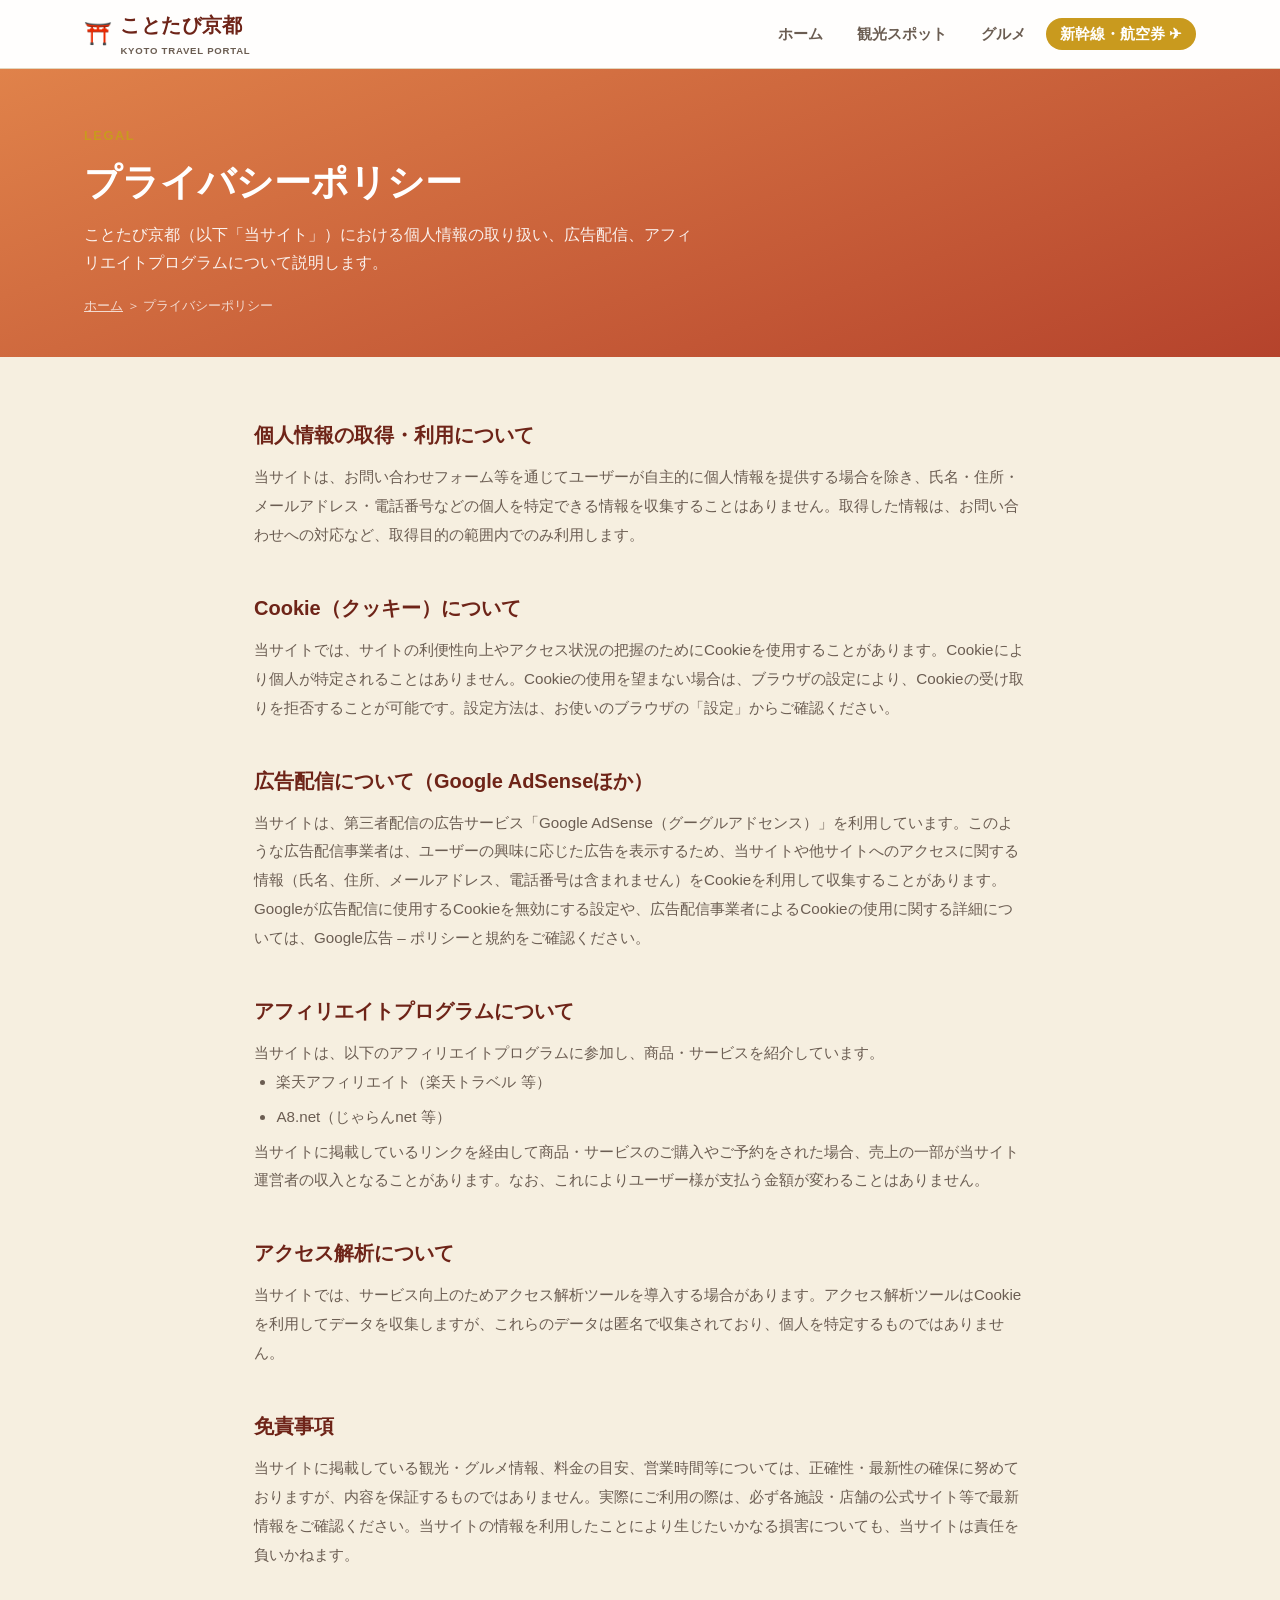
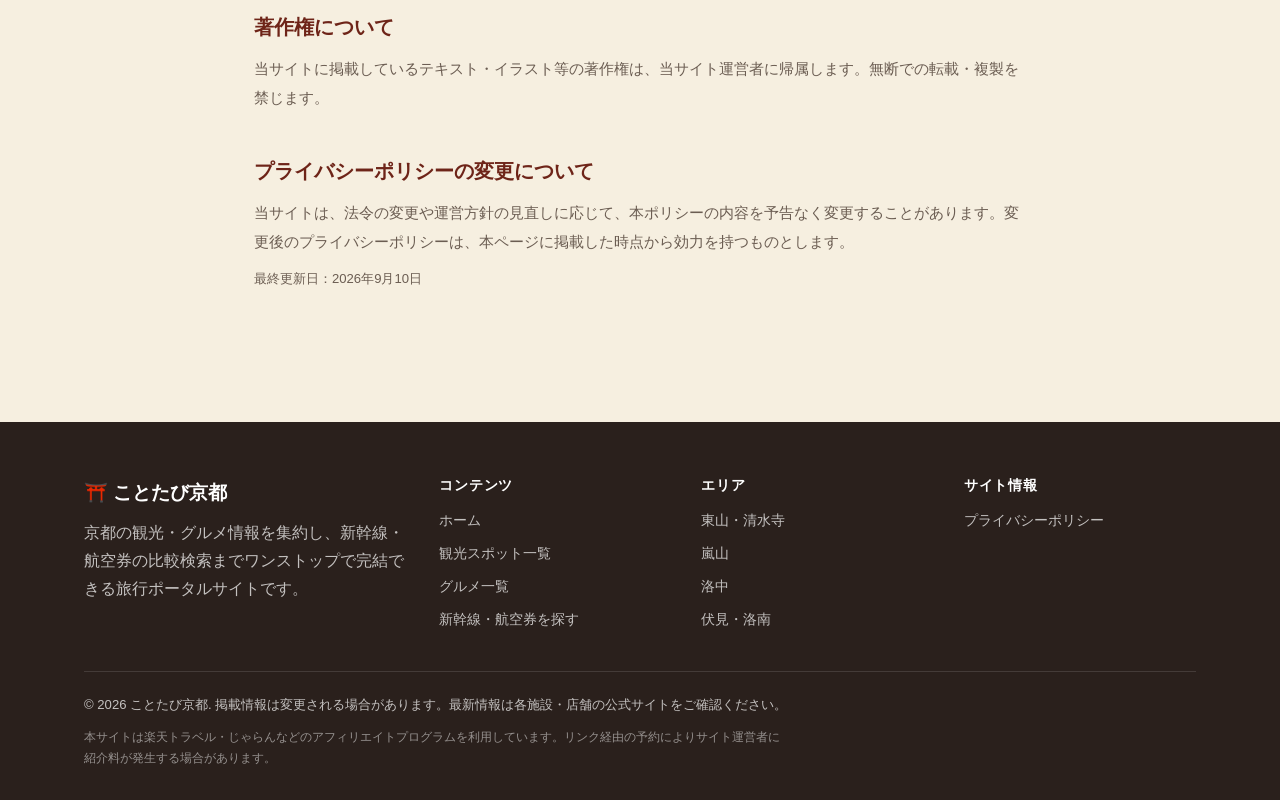
==== privacy.html @ 851efa15 "first commit" ====
<!DOCTYPE html>
<html lang="ja">
<head>
<meta charset="UTF-8">
<meta name="viewport" content="width=device-width, initial-scale=1.0">
<title>プライバシーポリシー｜ことたび京都</title>
<meta name="description" content="ことたび京都のプライバシーポリシー。広告配信・Cookie・アフィリエイトプログラムの利用について説明しています。">
<link rel="icon" type="image/svg+xml" href="favicon.svg">
<meta property="og:type" content="website">
<meta property="og:site_name" content="ことたび京都">
<meta property="og:title" content="プライバシーポリシー｜ことたび京都">
<meta property="og:description" content="ことたび京都のプライバシーポリシー。広告配信・Cookie・アフィリエイトプログラムの利用について説明しています。">
<meta property="og:url" content="https://kototabi-kyoto.napoblog.com/privacy.html">
<meta property="og:image" content="https://kototabi-kyoto.napoblog.com/images/og-image.png">
<meta property="og:locale" content="ja_JP">
<meta name="twitter:card" content="summary_large_image">
<meta name="twitter:title" content="プライバシーポリシー｜ことたび京都">
<meta name="twitter:image" content="https://kototabi-kyoto.napoblog.com/images/og-image.png">
<link rel="stylesheet" href="css/style.css">
<script async src="https://pagead2.googlesyndication.com/pagead/js/adsbygoogle.js?client=ca-pub-8398161859137802" crossorigin="anonymous"></script>
</head>
<body>

<header class="site-header">
  <div class="wrap">
    <a href="index.html" class="brand">
      <span class="flag">⛩️</span>
      <span>ことたび京都<small>KYOTO TRAVEL PORTAL</small></span>
    </a>
    <button class="nav-toggle" aria-label="メニュー">☰</button>
    <nav class="main-nav">
      <ul>
        <li><a href="index.html">ホーム</a></li>
        <li><a href="spots.html">観光スポット</a></li>
        <li><a href="restaurants.html">グルメ</a></li>
        <li><a href="transport.html" class="cta">新幹線・航空券 ✈</a></li>
      </ul>
    </nav>
  </div>
</header>

<section class="page-hero">
  <div class="wrap">
    <span class="kicker">LEGAL</span>
    <h1>プライバシーポリシー</h1>
    <p>ことたび京都（以下「当サイト」）における個人情報の取り扱い、広告配信、アフィリエイトプログラムについて説明します。</p>
    <div class="breadcrumb"><a href="index.html">ホーム</a> ＞ プライバシーポリシー</div>
  </div>
</section>

<section class="legal">
  <div class="wrap">

    <h2>個人情報の取得・利用について</h2>
    <p>当サイトは、お問い合わせフォーム等を通じてユーザーが自主的に個人情報を提供する場合を除き、氏名・住所・メールアドレス・電話番号などの個人を特定できる情報を収集することはありません。取得した情報は、お問い合わせへの対応など、取得目的の範囲内でのみ利用します。</p>

    <h2>Cookie（クッキー）について</h2>
    <p>当サイトでは、サイトの利便性向上やアクセス状況の把握のためにCookieを使用することがあります。Cookieにより個人が特定されることはありません。Cookieの使用を望まない場合は、ブラウザの設定により、Cookieの受け取りを拒否することが可能です。設定方法は、お使いのブラウザの「設定」からご確認ください。</p>

    <h2>広告配信について（Google AdSenseほか）</h2>
    <p>当サイトは、第三者配信の広告サービス「Google AdSense（グーグルアドセンス）」を利用しています。このような広告配信事業者は、ユーザーの興味に応じた広告を表示するため、当サイトや他サイトへのアクセスに関する情報（氏名、住所、メールアドレス、電話番号は含まれません）をCookieを利用して収集することがあります。</p>
    <p>Googleが広告配信に使用するCookieを無効にする設定や、広告配信事業者によるCookieの使用に関する詳細については、<a href="https://policies.google.com/technologies/ads?hl=ja" target="_blank" rel="noopener">Google広告 – ポリシーと規約</a>をご確認ください。</p>

    <h2>アフィリエイトプログラムについて</h2>
    <p>当サイトは、以下のアフィリエイトプログラムに参加し、商品・サービスを紹介しています。</p>
    <ul>
      <li>楽天アフィリエイト（楽天トラベル 等）</li>
      <li>A8.net（じゃらんnet 等）</li>
    </ul>
    <p>当サイトに掲載しているリンクを経由して商品・サービスのご購入やご予約をされた場合、売上の一部が当サイト運営者の収入となることがあります。なお、これによりユーザー様が支払う金額が変わることはありません。</p>

    <h2>アクセス解析について</h2>
    <p>当サイトでは、サービス向上のためアクセス解析ツールを導入する場合があります。アクセス解析ツールはCookieを利用してデータを収集しますが、これらのデータは匿名で収集されており、個人を特定するものではありません。</p>

    <h2>免責事項</h2>
    <p>当サイトに掲載している観光・グルメ情報、料金の目安、営業時間等については、正確性・最新性の確保に努めておりますが、内容を保証するものではありません。実際にご利用の際は、必ず各施設・店舗の公式サイト等で最新情報をご確認ください。当サイトの情報を利用したことにより生じたいかなる損害についても、当サイトは責任を負いかねます。</p>

    <h2>著作権について</h2>
    <p>当サイトに掲載しているテキスト・イラスト等の著作権は、当サイト運営者に帰属します。無断での転載・複製を禁じます。</p>

    <h2>プライバシーポリシーの変更について</h2>
    <p>当サイトは、法令の変更や運営方針の見直しに応じて、本ポリシーの内容を予告なく変更することがあります。変更後のプライバシーポリシーは、本ページに掲載した時点から効力を持つものとします。</p>

    <p class="updated">最終更新日：2026年9月10日</p>

  </div>
</section>

<footer class="site-footer">
  <div class="wrap">
    <div class="footer-grid">
      <div>
        <div class="footer-brand">⛩️ ことたび京都</div>
        <p>京都の観光・グルメ情報を集約し、新幹線・航空券の比較検索までワンストップで完結できる旅行ポータルサイトです。</p>
      </div>
      <div>
        <h4>コンテンツ</h4>
        <ul>
          <li><a href="index.html">ホーム</a></li>
          <li><a href="spots.html">観光スポット一覧</a></li>
          <li><a href="restaurants.html">グルメ一覧</a></li>
          <li><a href="transport.html">新幹線・航空券を探す</a></li>
        </ul>
      </div>
      <div>
        <h4>エリア</h4>
        <ul>
          <li><a href="spots.html#area-higashiyama">東山・清水寺</a></li>
          <li><a href="spots.html#area-arashiyama">嵐山</a></li>
          <li><a href="spots.html#area-rakuchu">洛中</a></li>
          <li><a href="spots.html#area-fushimi">伏見・洛南</a></li>
        </ul>
      </div>
      <div>
        <h4>サイト情報</h4>
        <ul>
          <li><a href="privacy.html">プライバシーポリシー</a></li>
        </ul>
      </div>
    </div>
    <div class="footer-note">
      <span>© 2026 ことたび京都. 掲載情報は変更される場合があります。最新情報は各施設・店舗の公式サイトをご確認ください。</span>
      <span class="disclaimer">本サイトは楽天トラベル・じゃらんなどのアフィリエイトプログラムを利用しています。リンク経由の予約によりサイト運営者に紹介料が発生する場合があります。</span>
    </div>
  </div>
</footer>

<script src="js/main.js"></script>
</body>
</html>
---- css/style.css ----
/* ===================================================================
   京都観光ポータル「ことたび京都」共通スタイル
=================================================================== */

:root {
  --sea: #b5432c;
  --sea-deep: #6e2418;
  --sea-light: #e0824a;
  --sand: #f6efe0;
  --sand-deep: #e9dcc0;
  --coral: #c99a1e;
  --coral-deep: #a67c0d;
  --sunset: #e0824a;
  --ink: #2a201c;
  --ink-soft: #6b5d52;
  --line: #e3d6bd;
  --white: #ffffff;
  --radius: 16px;
  --shadow: 0 10px 30px rgba(110, 36, 24, 0.14);
  --shadow-sm: 0 4px 14px rgba(110, 36, 24, 0.10);
  --max: 1160px;
  font-size: 16px;
}

* { box-sizing: border-box; }

html { scroll-behavior: smooth; }

body {
  margin: 0;
  font-family: "Hiragino Sans", "Noto Sans JP", "Yu Gothic", "Segoe UI", sans-serif;
  color: var(--ink);
  background: var(--sand);
  line-height: 1.75;
  -webkit-font-smoothing: antialiased;
}

a { color: inherit; text-decoration: none; }
img { max-width: 100%; display: block; }
ul { margin: 0; padding: 0; list-style: none; }
h1, h2, h3, h4 { margin: 0; line-height: 1.4; }
p { margin: 0; }

.wrap {
  max-width: var(--max);
  margin: 0 auto;
  padding: 0 24px;
}

/* ---------- Header ---------- */
.site-header {
  position: sticky;
  top: 0;
  z-index: 100;
  background: rgba(255, 255, 255, 0.92);
  backdrop-filter: blur(8px);
  border-bottom: 1px solid var(--line);
}

.site-header .wrap {
  display: flex;
  align-items: center;
  justify-content: space-between;
  height: 68px;
}

.brand {
  display: flex;
  align-items: center;
  gap: 8px;
  font-size: 1.25rem;
  font-weight: 800;
  color: var(--sea-deep);
  letter-spacing: 0.02em;
}
.brand .flag { font-size: 1.4rem; }
.brand small {
  font-size: 0.6rem;
  font-weight: 600;
  color: var(--ink-soft);
  display: block;
  letter-spacing: 0.08em;
}

.main-nav ul {
  display: flex;
  gap: 6px;
  align-items: center;
}

.main-nav a {
  padding: 8px 14px;
  border-radius: 999px;
  font-size: 0.92rem;
  font-weight: 600;
  color: var(--ink-soft);
  transition: background 0.15s, color 0.15s;
  white-space: nowrap;
}

.main-nav a:hover,
.main-nav a.active {
  background: var(--sea);
  color: var(--white);
}

.main-nav a.cta {
  background: var(--coral);
  color: var(--white);
}
.main-nav a.cta:hover { background: var(--coral-deep); }

.nav-toggle {
  display: none;
  background: none;
  border: none;
  font-size: 1.5rem;
  color: var(--sea-deep);
  cursor: pointer;
}

/* ---------- Hero ---------- */
.hero {
  position: relative;
  padding: 92px 0 110px;
  background:
    radial-gradient(circle at 15% 20%, rgba(212, 160, 23, 0.35), transparent 45%),
    linear-gradient(160deg, var(--sea-light) 0%, var(--sea) 45%, var(--sea-deep) 100%);
  color: var(--white);
  overflow: hidden;
}

.hero::after {
  content: "";
  position: absolute;
  left: 0; right: 0; bottom: -1px;
  height: 90px;
  background: var(--sand);
  clip-path: polygon(0 55%, 5% 60%, 12% 52%, 20% 62%, 28% 50%, 36% 60%, 44% 48%, 52% 60%, 60% 50%, 68% 62%, 76% 52%, 84% 60%, 92% 50%, 100% 58%, 100% 100%, 0 100%);
}

.hero .wrap { position: relative; z-index: 2; }

.hero-eyebrow {
  display: inline-block;
  padding: 6px 16px;
  border-radius: 999px;
  background: rgba(255, 255, 255, 0.16);
  border: 1px solid rgba(255, 255, 255, 0.4);
  font-size: 0.82rem;
  font-weight: 700;
  letter-spacing: 0.08em;
  margin-bottom: 22px;
}

.hero h1 {
  font-size: clamp(2.1rem, 4.2vw, 3.4rem);
  font-weight: 800;
  letter-spacing: 0.01em;
  max-width: 760px;
}

.hero h1 span { color: var(--coral); }

.hero p {
  margin-top: 18px;
  max-width: 560px;
  font-size: 1.05rem;
  color: rgba(255, 255, 255, 0.92);
}

.hero-actions {
  margin-top: 34px;
  display: flex;
  gap: 14px;
  flex-wrap: wrap;
}

.btn {
  display: inline-flex;
  align-items: center;
  gap: 8px;
  padding: 14px 26px;
  border-radius: 999px;
  font-weight: 700;
  font-size: 0.98rem;
  border: 2px solid transparent;
  cursor: pointer;
  transition: transform 0.15s, box-shadow 0.15s, background 0.15s;
}
.btn:hover { transform: translateY(-2px); }

.btn-primary {
  background: var(--coral);
  color: var(--white);
  box-shadow: 0 10px 24px rgba(201, 154, 30, 0.4);
}
.btn-primary:hover { background: var(--coral-deep); }

.btn-ghost {
  background: rgba(255, 255, 255, 0.1);
  border-color: rgba(255, 255, 255, 0.6);
  color: var(--white);
}
.btn-ghost:hover { background: rgba(255, 255, 255, 0.22); }

.btn-outline {
  background: transparent;
  border-color: var(--sea);
  color: var(--sea-deep);
}
.btn-outline:hover { background: var(--sea); color: var(--white); }

.hero-stats {
  position: relative;
  z-index: 2;
  margin-top: 56px;
  display: grid;
  grid-template-columns: repeat(4, 1fr);
  gap: 18px;
  max-width: 760px;
}
.hero-stats div {
  background: rgba(255, 255, 255, 0.12);
  border: 1px solid rgba(255, 255, 255, 0.28);
  border-radius: 14px;
  padding: 14px 16px;
}
.hero-stats strong { display: block; font-size: 1.3rem; }
.hero-stats span { font-size: 0.78rem; color: rgba(255, 255, 255, 0.85); }

/* ---------- Section shell ---------- */
section.block { padding: 84px 0; }
section.block.tight { padding: 56px 0; }
section.block.alt { background: var(--white); }

.section-head {
  display: flex;
  align-items: flex-end;
  justify-content: space-between;
  gap: 20px;
  margin-bottom: 40px;
  flex-wrap: wrap;
}

.section-head .kicker {
  color: var(--coral-deep);
  font-weight: 800;
  font-size: 0.82rem;
  letter-spacing: 0.14em;
  margin-bottom: 8px;
  display: block;
}

.section-head h2 {
  font-size: clamp(1.5rem, 2.6vw, 2.1rem);
  font-weight: 800;
  color: var(--sea-deep);
}

.section-head p { color: var(--ink-soft); margin-top: 10px; max-width: 520px; }

.section-head .more {
  font-weight: 700;
  color: var(--sea-deep);
  border-bottom: 2px solid var(--coral);
  padding-bottom: 3px;
  white-space: nowrap;
}

/* ---------- Area cards ---------- */
.area-grid {
  display: grid;
  grid-template-columns: repeat(4, 1fr);
  gap: 20px;
}

.area-card {
  position: relative;
  border-radius: var(--radius);
  padding: 26px 22px;
  min-height: 190px;
  display: flex;
  flex-direction: column;
  justify-content: flex-end;
  color: var(--white);
  overflow: hidden;
  box-shadow: var(--shadow-sm);
  transition: transform 0.2s, box-shadow 0.2s;
}
.area-card:hover { transform: translateY(-4px); box-shadow: var(--shadow); }

.area-card::before {
  content: "";
  position: absolute; inset: 0;
  background: linear-gradient(200deg, var(--g1), var(--g2));
  opacity: 0.94;
}
.area-card.higashiyama { --g1: #d5734a; --g2: #7a2f1a; }
.area-card.arashiyama { --g1: #5c8a5c; --g2: #2c4d2c; }
.area-card.rakuchu { --g1: #c99a1e; --g2: #7a5c0e; }
.area-card.fushimi { --g1: #b5432c; --g2: #591d12; }

.area-card > * { position: relative; z-index: 1; }
.area-card .tag {
  font-size: 0.72rem;
  font-weight: 700;
  letter-spacing: 0.08em;
  background: rgba(255, 255, 255, 0.24);
  padding: 4px 10px;
  border-radius: 999px;
  align-self: flex-start;
  margin-bottom: auto;
}
.area-card h3 { font-size: 1.35rem; font-weight: 800; margin-top: 14px; }
.area-card p { font-size: 0.85rem; margin-top: 6px; color: rgba(255, 255, 255, 0.9); }

/* ---------- Card grid (spots / gourmet) ---------- */
.card-grid {
  display: grid;
  grid-template-columns: repeat(3, 1fr);
  gap: 24px;
}

.card {
  background: var(--white);
  border: 1px solid var(--line);
  border-radius: var(--radius);
  overflow: hidden;
  box-shadow: var(--shadow-sm);
  display: flex;
  flex-direction: column;
  transition: transform 0.2s, box-shadow 0.2s;
}
.card:hover { transform: translateY(-4px); box-shadow: var(--shadow); }

.card-media {
  height: 150px;
  background: linear-gradient(135deg, var(--m1), var(--m2));
  position: relative;
  overflow: hidden;
  display: flex;
  align-items: flex-end;
  padding: 14px;
}
.card-media img.illust {
  position: absolute;
  inset: 0;
  width: 100%;
  height: 100%;
  object-fit: cover;
}
.card-media .emoji { position: relative; z-index: 1; font-size: 2.4rem; filter: drop-shadow(0 4px 6px rgba(0,0,0,0.15)); }
.card-media .badge {
  position: absolute;
  top: 12px; left: 12px;
  background: rgba(255, 255, 255, 0.92);
  color: var(--sea-deep);
  font-size: 0.7rem;
  font-weight: 800;
  padding: 4px 10px;
  border-radius: 999px;
}

.card-body {
  padding: 18px 20px 20px;
  display: flex;
  flex-direction: column;
  gap: 10px;
  flex: 1;
}

.card-body h3 { font-size: 1.08rem; font-weight: 800; color: var(--ink); }
.card-body .area-label { font-size: 0.76rem; color: var(--coral-deep); font-weight: 700; }
.card-body p.desc { font-size: 0.88rem; color: var(--ink-soft); flex: 1; }

.tag-row { display: flex; flex-wrap: wrap; gap: 6px; }
.tag-row span {
  font-size: 0.72rem;
  background: var(--sand-deep);
  color: var(--sea-deep);
  padding: 3px 9px;
  border-radius: 999px;
  font-weight: 700;
}

.card-footer {
  display: flex;
  align-items: center;
  justify-content: space-between;
  margin-top: 4px;
  padding-top: 12px;
  border-top: 1px dashed var(--line);
}
.card-footer a {
  font-size: 0.82rem;
  font-weight: 700;
  color: var(--sea-deep);
}
.card-footer a:hover { color: var(--coral-deep); }

/* ---------- Transport CTA band ---------- */
.flight-band {
  background: linear-gradient(120deg, var(--sea-deep), var(--sea));
  color: var(--white);
  border-radius: 22px;
  padding: 46px;
  display: flex;
  align-items: center;
  justify-content: space-between;
  gap: 30px;
  flex-wrap: wrap;
}
.flight-band h2 { font-size: 1.7rem; font-weight: 800; }
.flight-band p { margin-top: 10px; color: rgba(255,255,255,0.88); max-width: 420px; }
.flight-band .planes { font-size: 2.6rem; }

/* ---------- Footer ---------- */
.site-footer {
  background: var(--ink);
  color: rgba(255, 255, 255, 0.72);
  padding: 54px 0 30px;
  margin-top: 40px;
}
.footer-grid {
  display: grid;
  grid-template-columns: 1.4fr 1fr 1fr 1fr;
  gap: 30px;
  padding-bottom: 30px;
  border-bottom: 1px solid rgba(255,255,255,0.12);
}
.footer-grid h4 {
  color: var(--white);
  font-size: 0.85rem;
  letter-spacing: 0.06em;
  margin-bottom: 14px;
}
.footer-grid ul li { margin-bottom: 9px; font-size: 0.86rem; }
.footer-grid ul a:hover { color: var(--coral); }
.footer-brand { font-size: 1.2rem; font-weight: 800; color: var(--white); margin-bottom: 10px; }
.footer-note { font-size: 0.82rem; margin-top: 22px; display: flex; justify-content: space-between; flex-wrap: wrap; gap: 10px; }
.footer-note .disclaimer { max-width: 700px; color: rgba(255,255,255,0.5); font-size: 0.76rem; }

/* ---------- Page header (sub pages) ---------- */
.page-hero {
  padding: 56px 0 40px;
  background: linear-gradient(160deg, var(--sea-light), var(--sea));
  color: var(--white);
}
.page-hero .kicker {
  font-weight: 800; font-size: 0.8rem; letter-spacing: 0.12em;
  color: var(--coral);
  display: block; margin-bottom: 10px;
}
.page-hero h1 { font-size: clamp(1.7rem, 3vw, 2.3rem); font-weight: 800; }
.page-hero p { margin-top: 12px; max-width: 620px; color: rgba(255,255,255,0.9); }

.breadcrumb { font-size: 0.8rem; margin-top: 18px; color: rgba(255,255,255,0.75); }
.breadcrumb a { text-decoration: underline; }

/* ---------- Filter tabs ---------- */
.filter-tabs {
  display: flex;
  flex-wrap: wrap;
  gap: 10px;
  margin-bottom: 34px;
}
.filter-tabs button {
  padding: 9px 18px;
  border-radius: 999px;
  border: 2px solid var(--line);
  background: var(--white);
  font-weight: 700;
  font-size: 0.85rem;
  color: var(--ink-soft);
  cursor: pointer;
  transition: all 0.15s;
}
.filter-tabs button:hover { border-color: var(--sea); color: var(--sea-deep); }
.filter-tabs button.active {
  background: var(--sea);
  border-color: var(--sea);
  color: var(--white);
}

.area-heading {
  display: flex;
  align-items: center;
  gap: 12px;
  margin: 52px 0 24px;
}
.area-heading:first-of-type { margin-top: 0; }
.area-heading .dot {
  width: 10px; height: 10px; border-radius: 50%; background: var(--coral);
}
.area-heading h2 { font-size: 1.3rem; font-weight: 800; color: var(--sea-deep); }
.area-heading .count { font-size: 0.78rem; color: var(--ink-soft); font-weight: 600; }

/* ---------- Transport page ---------- */
.search-panel {
  background: var(--white);
  border-radius: var(--radius);
  box-shadow: var(--shadow);
  padding: 30px;
  margin-top: -70px;
  position: relative;
  z-index: 5;
  display: grid;
  grid-template-columns: 1fr 1fr auto;
  gap: 18px;
  align-items: end;
}
.field label {
  display: block;
  font-size: 0.78rem;
  font-weight: 700;
  color: var(--ink-soft);
  margin-bottom: 6px;
}
.field select, .field input {
  width: 100%;
  padding: 12px 14px;
  border-radius: 10px;
  border: 1.5px solid var(--line);
  font-size: 0.95rem;
  font-family: inherit;
  background: var(--sand);
  color: var(--ink);
}
.search-panel .btn-primary { height: 48px; padding: 0 30px; }

.partner-grid {
  display: grid;
  grid-template-columns: repeat(3, 1fr);
  gap: 22px;
}
.partner-card {
  background: var(--white);
  border: 1px solid var(--line);
  border-radius: var(--radius);
  padding: 26px;
  box-shadow: var(--shadow-sm);
  display: flex;
  flex-direction: column;
  gap: 12px;
}
.partner-card .logo-badge {
  width: 52px; height: 52px;
  border-radius: 14px;
  display: flex; align-items: center; justify-content: center;
  font-size: 1.5rem;
  color: var(--white);
  font-weight: 800;
}
.partner-card h3 { font-size: 1.08rem; font-weight: 800; }
.partner-card p { font-size: 0.86rem; color: var(--ink-soft); flex: 1; }
.partner-card .btn { align-self: flex-start; }

.steps {
  display: grid;
  grid-template-columns: repeat(3, 1fr);
  gap: 22px;
}
.step {
  background: var(--white);
  border-radius: var(--radius);
  padding: 24px;
  border: 1px solid var(--line);
}
.step .num {
  width: 34px; height: 34px;
  border-radius: 50%;
  background: var(--coral);
  color: var(--white);
  font-weight: 800;
  display: flex; align-items: center; justify-content: center;
  margin-bottom: 14px;
}
.step h3 { font-size: 1rem; font-weight: 800; margin-bottom: 6px; }
.step p { font-size: 0.86rem; color: var(--ink-soft); }

.info-box {
  background: var(--sand-deep);
  border: 1px solid var(--line);
  border-radius: var(--radius);
  padding: 22px 26px;
  font-size: 0.86rem;
  color: var(--ink-soft);
}
.info-box strong { color: var(--ink); }

/* ---------- Legal page ---------- */
.legal { padding: 64px 0 90px; }
.legal .wrap { max-width: 820px; }
.legal h2 { font-size: 1.25rem; font-weight: 800; color: var(--sea-deep); margin: 44px 0 14px; }
.legal h2:first-of-type { margin-top: 0; }
.legal p, .legal li { color: var(--ink-soft); font-size: 0.95rem; line-height: 1.9; }
.legal ul { padding-left: 1.4em; list-style: disc; }
.legal li { margin-bottom: 6px; }
.legal .updated { font-size: 0.82rem; color: var(--ink-soft); margin-top: 10px; }

/* ---------- Responsive ---------- */
@media (max-width: 980px) {
  .area-grid { grid-template-columns: repeat(2, 1fr); }
  .card-grid { grid-template-columns: repeat(2, 1fr); }
  .footer-grid { grid-template-columns: 1fr 1fr; }
  .partner-grid, .steps { grid-template-columns: 1fr; }
  .search-panel { grid-template-columns: 1fr; }
}

@media (max-width: 720px) {
  .main-nav { position: fixed; top: 68px; left: 0; right: 0; background: var(--white);
    flex-direction: column; padding: 12px 20px 20px; border-bottom: 1px solid var(--line);
    transform: translateY(-130%); transition: transform 0.2s; box-shadow: var(--shadow);
  }
  .main-nav.open { transform: translateY(0); }
  .main-nav ul { flex-direction: column; align-items: stretch; width: 100%; }
  .main-nav a { display: block; text-align: center; }
  .nav-toggle { display: block; }
  .hero-stats { grid-template-columns: repeat(2, 1fr); }
  .area-grid, .card-grid { grid-template-columns: 1fr; }
  .footer-grid { grid-template-columns: 1fr; }
  .flight-band { flex-direction: column; text-align: center; }
  section.block { padding: 56px 0; }
}
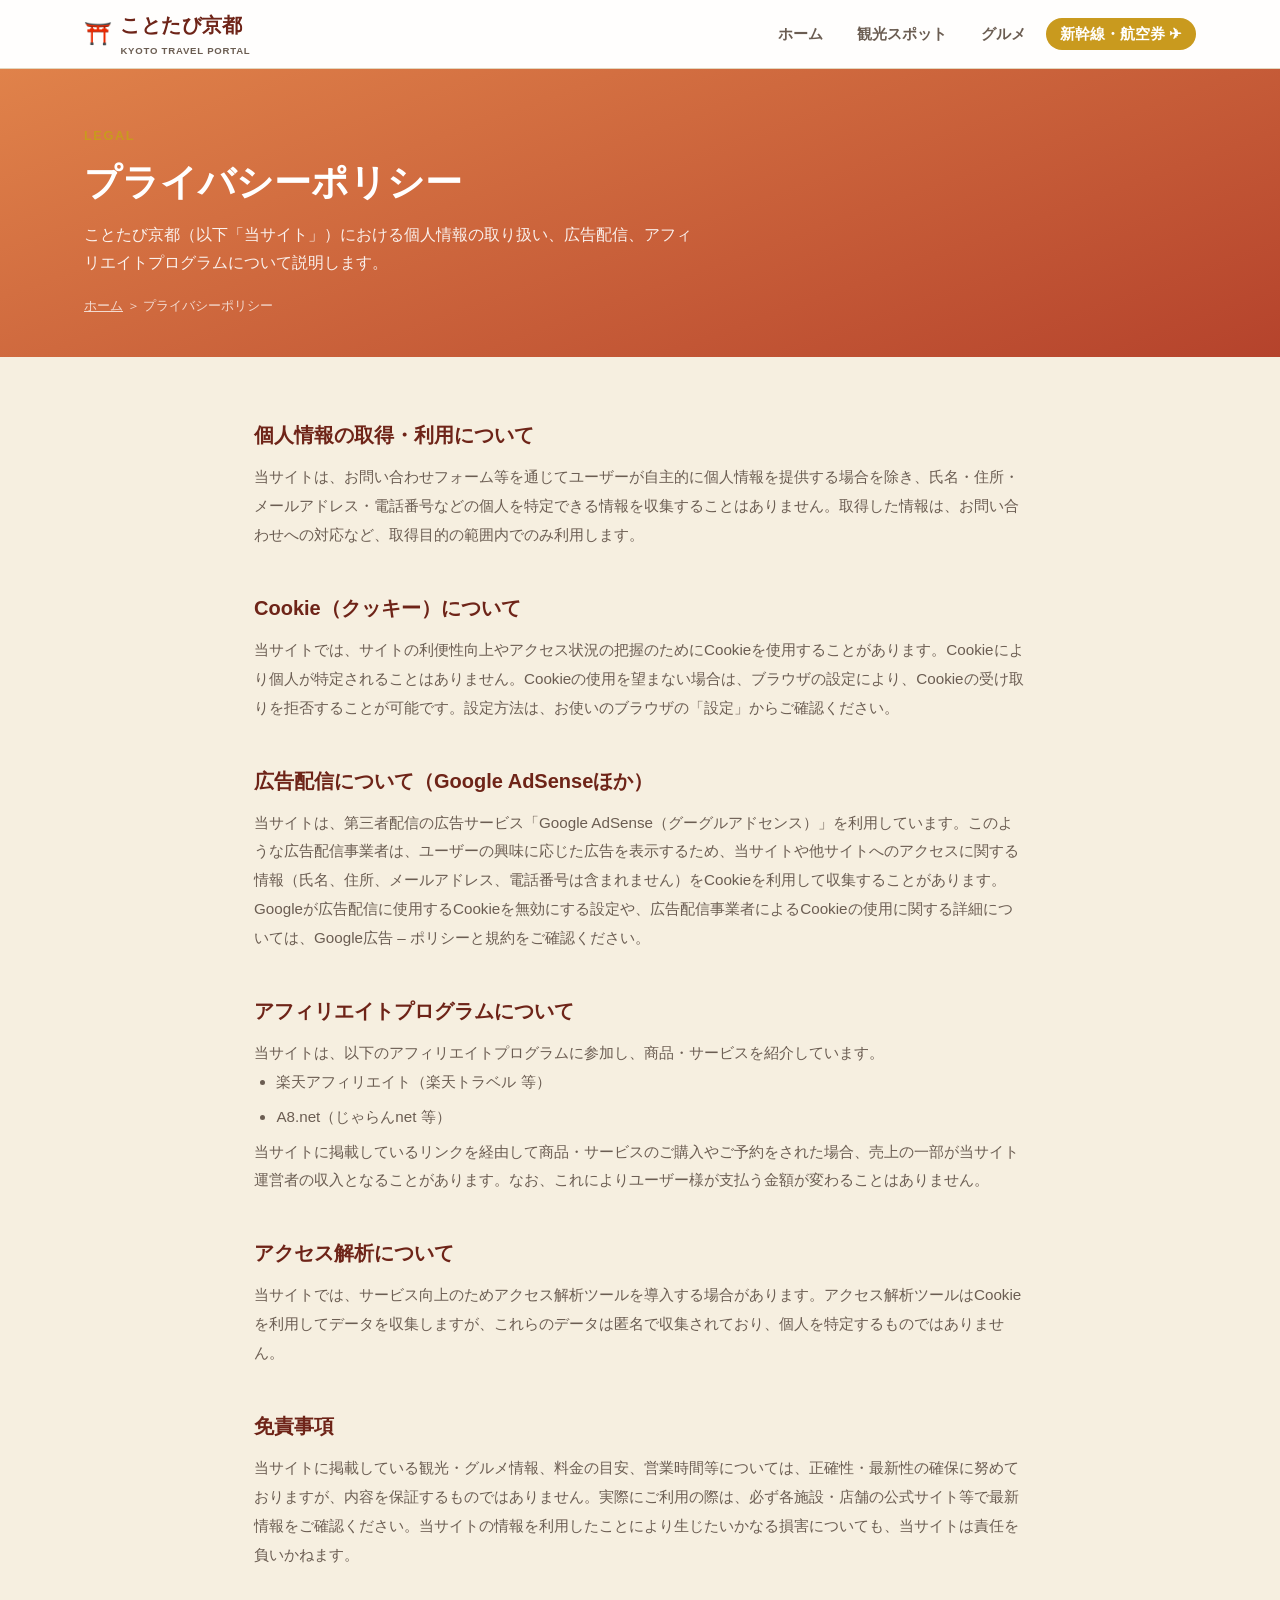
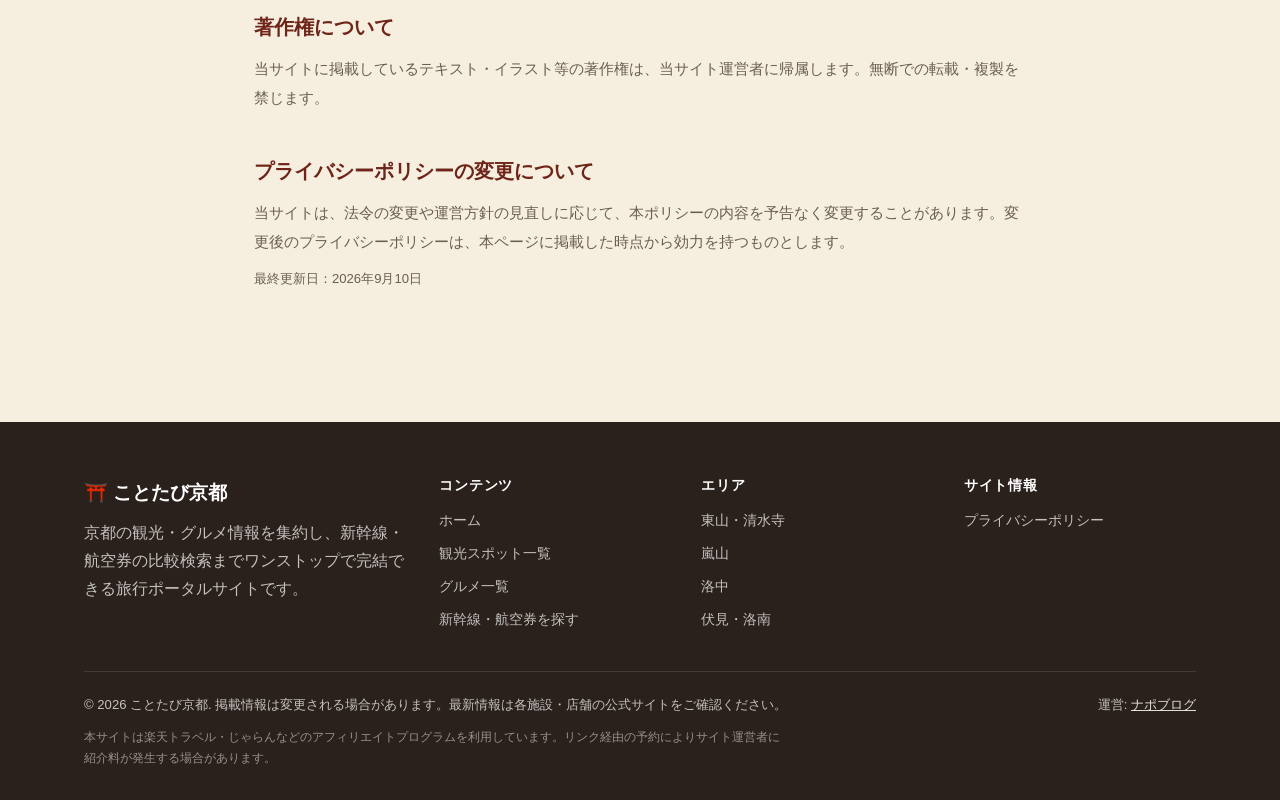
==== commit 6b0fbc7b: "[site-credit] フッターに運営元(ナポブログ)へのリンクを追加 Co-Authored-By: Claude Opus 5.5 <noreply@anthropic.com>" ====
--- a/privacy.html
+++ b/privacy.html
@@ -120,6 +120,7 @@
     </div>
     <div class="footer-note">
       <span>© 2026 ことたび京都. 掲載情報は変更される場合があります。最新情報は各施設・店舗の公式サイトをご確認ください。</span>
+      <span>運営: <a href="https://napoblog.com/" style="color:rgba(255,255,255,0.85);text-decoration:underline;">ナポブログ</a></span>
       <span class="disclaimer">本サイトは楽天トラベル・じゃらんなどのアフィリエイトプログラムを利用しています。リンク経由の予約によりサイト運営者に紹介料が発生する場合があります。</span>
     </div>
   </div>
